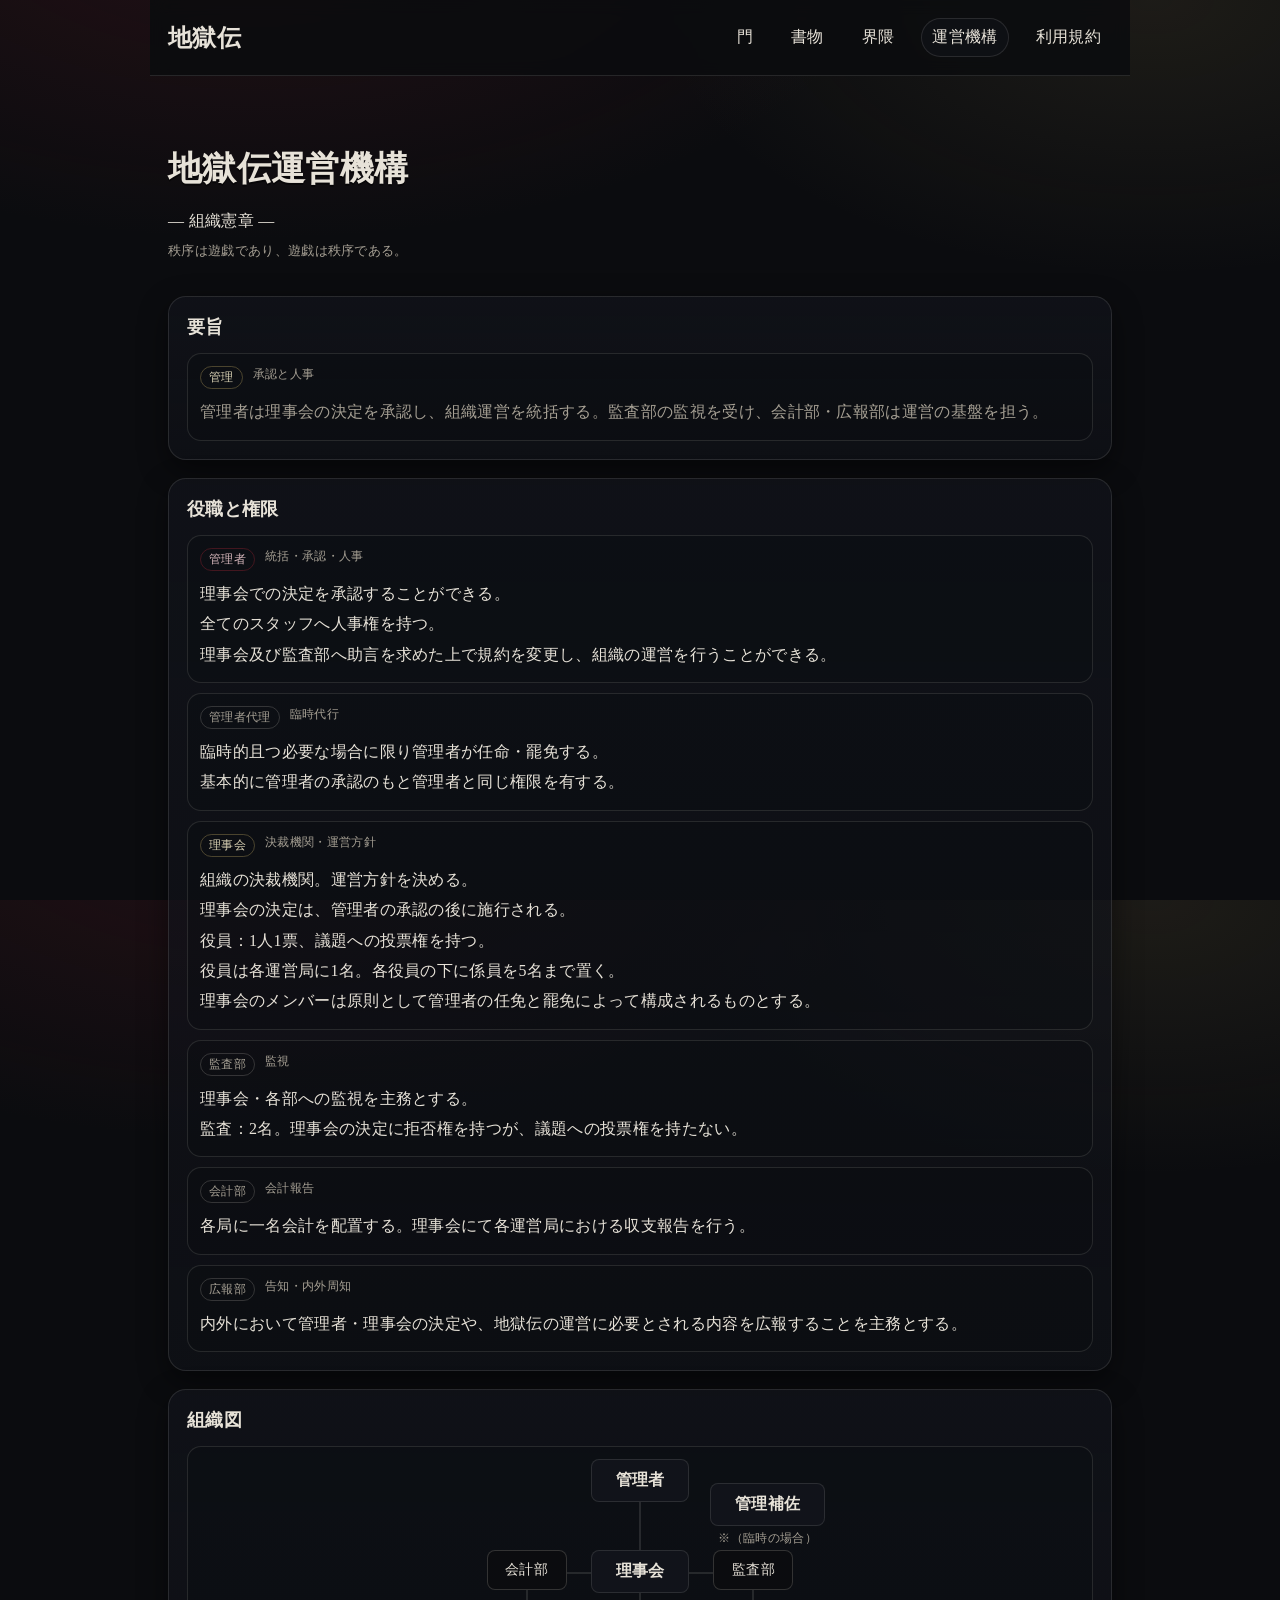
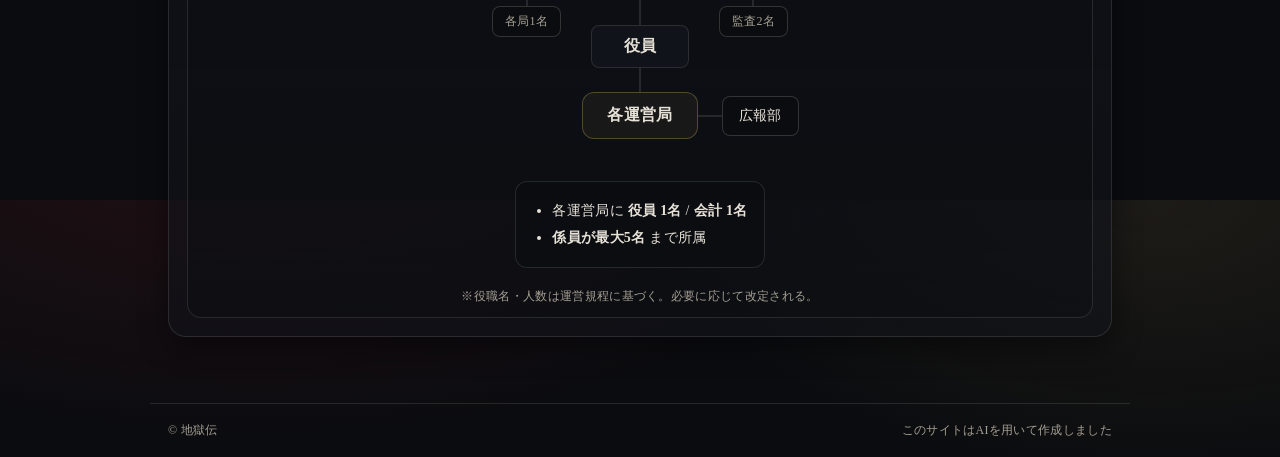
==== order.html @ cf4b182b "Initial commit for Vercel deployment" ====
<!-- order.html（運営組織：組織憲章） -->
<!doctype html>
<html lang="ja">

<head>
  <meta charset="utf-8" />
  <meta name="viewport" content="width=device-width,initial-scale=1" />
  <title>運営組織｜知恵の無駄をしよう</title>
  <meta name="description" content="地獄伝運営スタッフの組織図と規程。" />
  <link rel="stylesheet" href="assets/style.css" />
</head>

<body>
  <header class="wrap header">
    <div class="brand">地獄伝</div>
    <nav class="nav">
      <a href="index.html">門</a>
      <a href="scroll.html">書物</a>
      <a href="realms.html">界隈</a>
      <a href="order.html" aria-current="page">運営機構</a>
      <a href="terms.html">利用規約</a>
    </nav>
  </header>

  <main class="wrap">
    <section class="hero" style="padding-bottom:18px;">
      <h1 class="slogan" style="font-size:34px;">地獄伝運営機構</h1>
      <p class="manifesto" style="margin-bottom:6px;">
        ― 組織憲章 ―
      </p>
      <div class="sub">秩序は遊戯であり、遊戯は秩序である。</div>
    </section>

    <section class="panel">
      <div class="panelHead">
        <h2>要旨</h2>
      </div>
      <div class="list">
        <article class="item">
          <div class="meta">
            <span class="badge gold">管理</span>
            <span>承認と人事</span>
          </div>
          <div style="margin-top:8px; line-height:1.9; color:var(--muted);">
            管理者は理事会の決定を承認し、組織運営を統括する。監査部の監視を受け、会計部・広報部は運営の基盤を担う。
          </div>
        </article>
      </div>
    </section>

    <section class="panel">
      <div class="panelHead">
        <h2>役職と権限</h2>
      </div>

      <div class="list">
        <article class="item">
          <div class="meta">
            <span class="badge crimson">管理者</span>
            <span>統括・承認・人事</span>
          </div>
          <div style="margin-top:8px; line-height:1.9;">
            理事会での決定を承認することができる。<br>全てのスタッフへ人事権を持つ。<br>理事会及び監査部へ助言を求めた上で規約を変更し、組織の運営を行うことができる。
          </div>
        </article>

        <article class="item">
          <div class="meta">
            <span class="badge">管理者代理</span>
            <span>臨時代行</span>
          </div>
          <div style="margin-top:8px; line-height:1.9;">
            臨時的且つ必要な場合に限り管理者が任命・罷免する。<br>基本的に管理者の承認のもと管理者と同じ権限を有する。
          </div>
        </article>

        <article class="item">
          <div class="meta">
            <span class="badge gold">理事会</span>
            <span>決裁機関・運営方針</span>
          </div>
          <div style="margin-top:8px; line-height:1.9;">
            組織の決裁機関。運営方針を決める。<br>
            理事会の決定は、管理者の承認の後に施行される。<br>
            役員：1人1票、議題への投票権を持つ。<br>
            役員は各運営局に1名。各役員の下に係員を5名まで置く。<br>
            理事会のメンバーは原則として管理者の任免と罷免によって構成されるものとする。
          </div>
        </article>

        <article class="item">
          <div class="meta">
            <span class="badge">監査部</span>
            <span>監視</span>
          </div>
          <div style="margin-top:8px; line-height:1.9;">
            理事会・各部への監視を主務とする。<br>
            監査：2名。理事会の決定に拒否権を持つが、議題への投票権を持たない。
          </div>
        </article>

        <article class="item">
          <div class="meta">
            <span class="badge">会計部</span>
            <span>会計報告</span>
          </div>
          <div style="margin-top:8px; line-height:1.9;">
            各局に一名会計を配置する。理事会にて各運営局における収支報告を行う。
          </div>
        </article>

        <article class="item">
          <div class="meta">
            <span class="badge">広報部</span>
            <span>告知・内外周知</span>
          </div>
          <div style="margin-top:8px; line-height:1.9;">
            内外において管理者・理事会の決定や、地獄伝の運営に必要とされる内容を広報することを主務とする。
          </div>
        </article>
      </div>
    </section>

    <section class="panel">
      <div class="panelHead">
        <h2>組織図</h2>
      </div>

      <div class="item" style="margin-top:14px; text-align:center;">

        <div style="display:flex; justify-content:center; align-items:flex-start; position:relative; width:100%;">
          <div
            style="display:inline-block; font-size:16px; font-weight:bold; border:1px solid var(--line); border-radius:8px; padding:10px 24px; background:rgba(17,19,26,1); position:relative; z-index:2;">
            管理者</div>

          <div
            style="position:absolute; left:calc(50% + 70px); top:24px; display:flex; flex-direction:column; align-items:center; z-index:2;">
            <div
              style="display:inline-block; font-size:16px; font-weight:bold; border:1px solid var(--line); border-radius:8px; padding:10px 24px; background:rgba(17,19,26,1);">
              管理補佐</div>
            <div style="font-size:12px; color:var(--muted); margin-top:4px;">※（臨時の場合）</div>
          </div>
        </div>
        <div style="width:2px; height:48px; background:var(--line); margin:0 auto;"></div>

        <div style="position:relative; width:max-content; margin:0 auto; padding-bottom: 0;">
          <!-- 横線（会計部〜監査部） -->
          <div
            style="position:absolute; width:calc(100% - 80px); height:2px; background:var(--line); left:50%; top:22px; transform:translateX(-50%); z-index:1;">
          </div>

          <!-- 理事会行のラッパー -->
          <div
            style="display:flex; justify-content:center; gap:24px; align-items:flex-start; position:relative; z-index:2;">

            <!-- 会計部と人数の枠（左側） -->
            <div style="display:flex; flex-direction:column; align-items:center;">
              <div
                style="font-size:14px; border:1px solid rgba(231,226,216,.18); border-radius:8px; padding:10px 16px; background:rgba(11,12,15,1); width:80px; text-align:center;">
                会計部</div>
              <div style="width:2px; height:16px; background:var(--line);"></div>
              <div
                style="font-size:12px; border:1px solid rgba(231,226,216,.18); border-radius:8px; padding:6px 12px; background:rgba(11,12,15,1); color:var(--muted); text-align:center;">
                各局1名</div>
            </div>

            <!-- 中央のカラム（理事会 → 役員） -->
            <div style="display:flex; flex-direction:column; align-items:center;">
              <div
                style="display:inline-block; font-size:16px; font-weight:bold; border:1px solid var(--line); border-radius:8px; padding:10px 24px; background:rgba(17,19,26,1);">
                理事会</div>
              <!-- 理事会から役員への縦線（直接要素として配置） -->
              <div style="width:2px; height:32px; background:var(--line);"></div>
              <div
                style="display:inline-block; font-size:16px; font-weight:bold; border:1px solid var(--line); border-radius:8px; padding:10px 32px; background:rgba(17,19,26,1);">
                役員</div>
            </div>

            <!-- 監査部と人数の枠（右側） -->
            <div style="display:flex; flex-direction:column; align-items:center;">
              <div
                style="font-size:14px; border:1px solid rgba(231,226,216,.18); border-radius:8px; padding:10px 16px; background:rgba(11,12,15,1); width:80px; text-align:center;">
                監査部</div>
              <div style="width:2px; height:16px; background:var(--line);"></div>
              <div
                style="font-size:12px; border:1px solid rgba(231,226,216,.18); border-radius:8px; padding:6px 12px; background:rgba(11,12,15,1); color:var(--muted); text-align:center;">
                監査2名</div>
            </div>

          </div>
        </div>

        <!-- 役員からさらに下へ伸びる線 -->
        <div style="width:2px; height:24px; background:var(--line); margin:0 auto;"></div>

        <div style="position:relative; width:max-content; margin:0 auto; margin-bottom:24px;">
          <!-- 各運営局の箱 -->
          <div
            style="font-size:16px; font-weight:bold; color:var(--text); border:1px solid rgba(138,122,75,.5); border-radius:12px; padding:12px 24px; display:inline-block; background:rgba(138,122,75,.1); position:relative; z-index:2;">
            各運営局</div>

          <!-- 各運営局の「右端ぴったり（100%）」から始まる線＋広報部のセット -->
          <div
            style="position:absolute; left:100%; top:50%; transform:translateY(-50%); display:flex; align-items:center; z-index:1;">
            <div style="width:24px; height:2px; background:var(--line);"></div>
            <div
              style="font-size:14px; border:1px solid rgba(231,226,216,.18); border-radius:8px; padding:10px 16px; background:rgba(11,12,15,1); white-space:nowrap; z-index:2;">
              広報部</div>
          </div>
        </div>

        <br>
        <div
          style="display:inline-block; text-align:left; background:rgba(11,12,15,.35); border:1px solid var(--line); border-radius:12px; padding:16px;">
          <ul style="margin:0; padding-left:20px; font-size:14px; line-height:1.9;">
            <li>各運営局に <strong>役員 1名</strong> / <strong>会計 1名</strong></li>
            <li><strong>係員が最大5名</strong> まで所属</li>
          </ul>
        </div>

        <p class="note" style="margin-top:20px;">
          ※役職名・人数は運営規程に基づく。必要に応じて改定される。
        </p>
      </div>
    </section>
  </main>

  <footer class="wrap footer" style="display:flex; justify-content:space-between; align-items:center;">
    <span class="muted">© 地獄伝</span>
    <span class="muted" style="font-size:12px;">このサイトはAIを用いて作成しました</span>
  </footer>

  <script>
    // order.html専用：ツリーの展開/収縮（超軽量）
    (function () {
      const btn = document.getElementById("toggleTree");
      const tree = document.getElementById("orgTree");
      if (!btn || !tree) return;

      // 初期状態：ほどほどに折りたたむ（係員まで閉じる）
      const subLists = tree.querySelectorAll("ul ul ul"); // 係員のulあたり
      subLists.forEach(ul => ul.style.display = "none");
      let expanded = false;

      btn.addEventListener("click", () => {
        expanded = !expanded;
        subLists.forEach(ul => ul.style.display = expanded ? "" : "none");
      });
    })();
  </script>
</body>

</html>
---- assets/style.css ----
/* assets/style.css */
:root {
  --bg: #0b0c0f;
  /* 墨黒 */
  --paper: #11131a;
  /* 墨の層 */
  --text: #e7e2d8;
  /* 生成り */
  --muted: #a59f93;
  --crimson: #7a1f2b;
  /* 深紅 */
  --gold: #8a7a4b;
  /* 鈍金 */
  --line: rgba(231, 226, 216, .12);
  --shadow: 0 10px 30px rgba(0, 0, 0, .45);
}

* {
  box-sizing: border-box
}

html,
body {
  height: 100%
}

body {
  margin: 0;
  background: radial-gradient(1200px 600px at 20% -10%, rgba(122, 31, 43, .22), transparent 55%),
    radial-gradient(900px 500px at 90% 0%, rgba(138, 122, 75, .14), transparent 55%),
    var(--bg);
  color: var(--text);
  font-family: "Hiragino Mincho ProN", "Yu Mincho", "Noto Serif JP", serif;
  letter-spacing: .02em;
}

a {
  color: inherit;
  text-decoration: none
}

a:hover {
  opacity: .9
}

.wrap {
  max-width: 980px;
  margin: 0 auto;
  padding: 18px 18px
}

.header {
  display: flex;
  align-items: center;
  justify-content: space-between;
  border-bottom: 1px solid var(--line);
  position: sticky;
  top: 0;
  background: rgba(11, 12, 15, .85);
  backdrop-filter: blur(8px);
}

.brand {
  font-size: 24px;
  font-weight: bold;
  color: var(--text)
}

.nav {
  display: flex;
  gap: 16px
}

.nav a {
  padding: 8px 10px;
  border: 1px solid transparent;
  border-radius: 999px
}

.nav a[aria-current="page"] {
  border-color: var(--line);
  background: rgba(17, 19, 26, .6)
}

.hero {
  padding: 52px 0 30px
}

.slogan {
  font-size: 42px;
  margin: 0 0 14px;
  text-shadow: 0 2px 0 rgba(0, 0, 0, .5);
}

.manifesto {
  margin: 0 0 10px;
  color: var(--text);
  line-height: 1.9;
}

.sub {
  color: var(--muted);
  font-size: 13px
}

.panel {
  margin: 18px 0;
  padding: 18px;
  border: 1px solid var(--line);
  border-radius: 18px;
  background: linear-gradient(180deg, rgba(17, 19, 26, .78), rgba(17, 19, 26, .56));
  box-shadow: var(--shadow);
}

.panelHead {
  display: flex;
  align-items: center;
  justify-content: space-between
}

.panel h2 {
  margin: 0;
  font-size: 18px
}

.more {
  color: var(--muted);
  font-size: 13px;
  border-bottom: 1px solid transparent
}

.more:hover {
  border-bottom-color: var(--line)
}

.list {
  display: flex;
  flex-direction: column;
  gap: 10px;
  margin-top: 14px
}

.item {
  padding: 12px 12px;
  border: 1px solid var(--line);
  border-radius: 14px;
  background: rgba(11, 12, 15, .35);
}

.item .meta {
  font-size: 12px;
  color: var(--muted);
  display: flex;
  gap: 10px
}

.badge {
  display: inline-flex;
  align-items: center;
  padding: 2px 8px;
  border-radius: 999px;
  border: 1px solid rgba(231, 226, 216, .18);
  color: var(--muted);
  font-size: 12px
}

.badge.crimson {
  border-color: rgba(122, 31, 43, .5);
  color: #d4b5ba
}

.badge.gold {
  border-color: rgba(138, 122, 75, .5);
  color: #d8d0b3
}

.searchRow {
  margin-top: 14px
}

.input {
  width: 100%;
  padding: 12px 14px;
  border-radius: 14px;
  border: 1px solid var(--line);
  outline: none;
  color: var(--text);
  background: rgba(11, 12, 15, .35);
  font-family: inherit;
}

.grid {
  margin-top: 14px;
  display: grid;
  grid-template-columns: repeat(3, 1fr);
  gap: 12px;
}

.card {
  padding: 14px;
  border-radius: 16px;
  border: 1px solid var(--line);
  background: rgba(11, 12, 15, .35);
  transition: transform .12s ease;
}

.card:hover {
  transform: translateY(-2px);
  border-color: rgba(122, 31, 43, .5);
}

.card .title {
  font-size: 16px;
  margin: 0 0 6px
}

.card .desc {
  margin: 0 0 12px;
  color: var(--muted);
  font-size: 13px;
  line-height: 1.7
}

.tags {
  display: flex;
  flex-wrap: wrap;
  gap: 6px;
  margin: 0 0 12px
}

.tag {
  font-size: 12px;
  color: var(--muted);
  border: 1px solid var(--line);
  border-radius: 999px;
  padding: 2px 8px
}

.btn {
  display: inline-flex;
  align-items: center;
  justify-content: center;
  padding: 10px 12px;
  border-radius: 12px;
  border: 1px solid rgba(122, 31, 43, .55);
  background: rgba(122, 31, 43, .18);
}

.btn:hover {
  background: rgba(122, 31, 43, .26)
}

.note {
  margin: 10px 4px 0;
  color: var(--muted);
  font-size: 12px
}

.footer {
  border-top: 1px solid var(--line);
  margin-top: 30px
}

.muted {
  color: var(--muted);
  font-size: 12px
}

@media (max-width: 860px) {
  .grid {
    grid-template-columns: 1fr
  }

  .slogan {
    font-size: 34px
  }
}
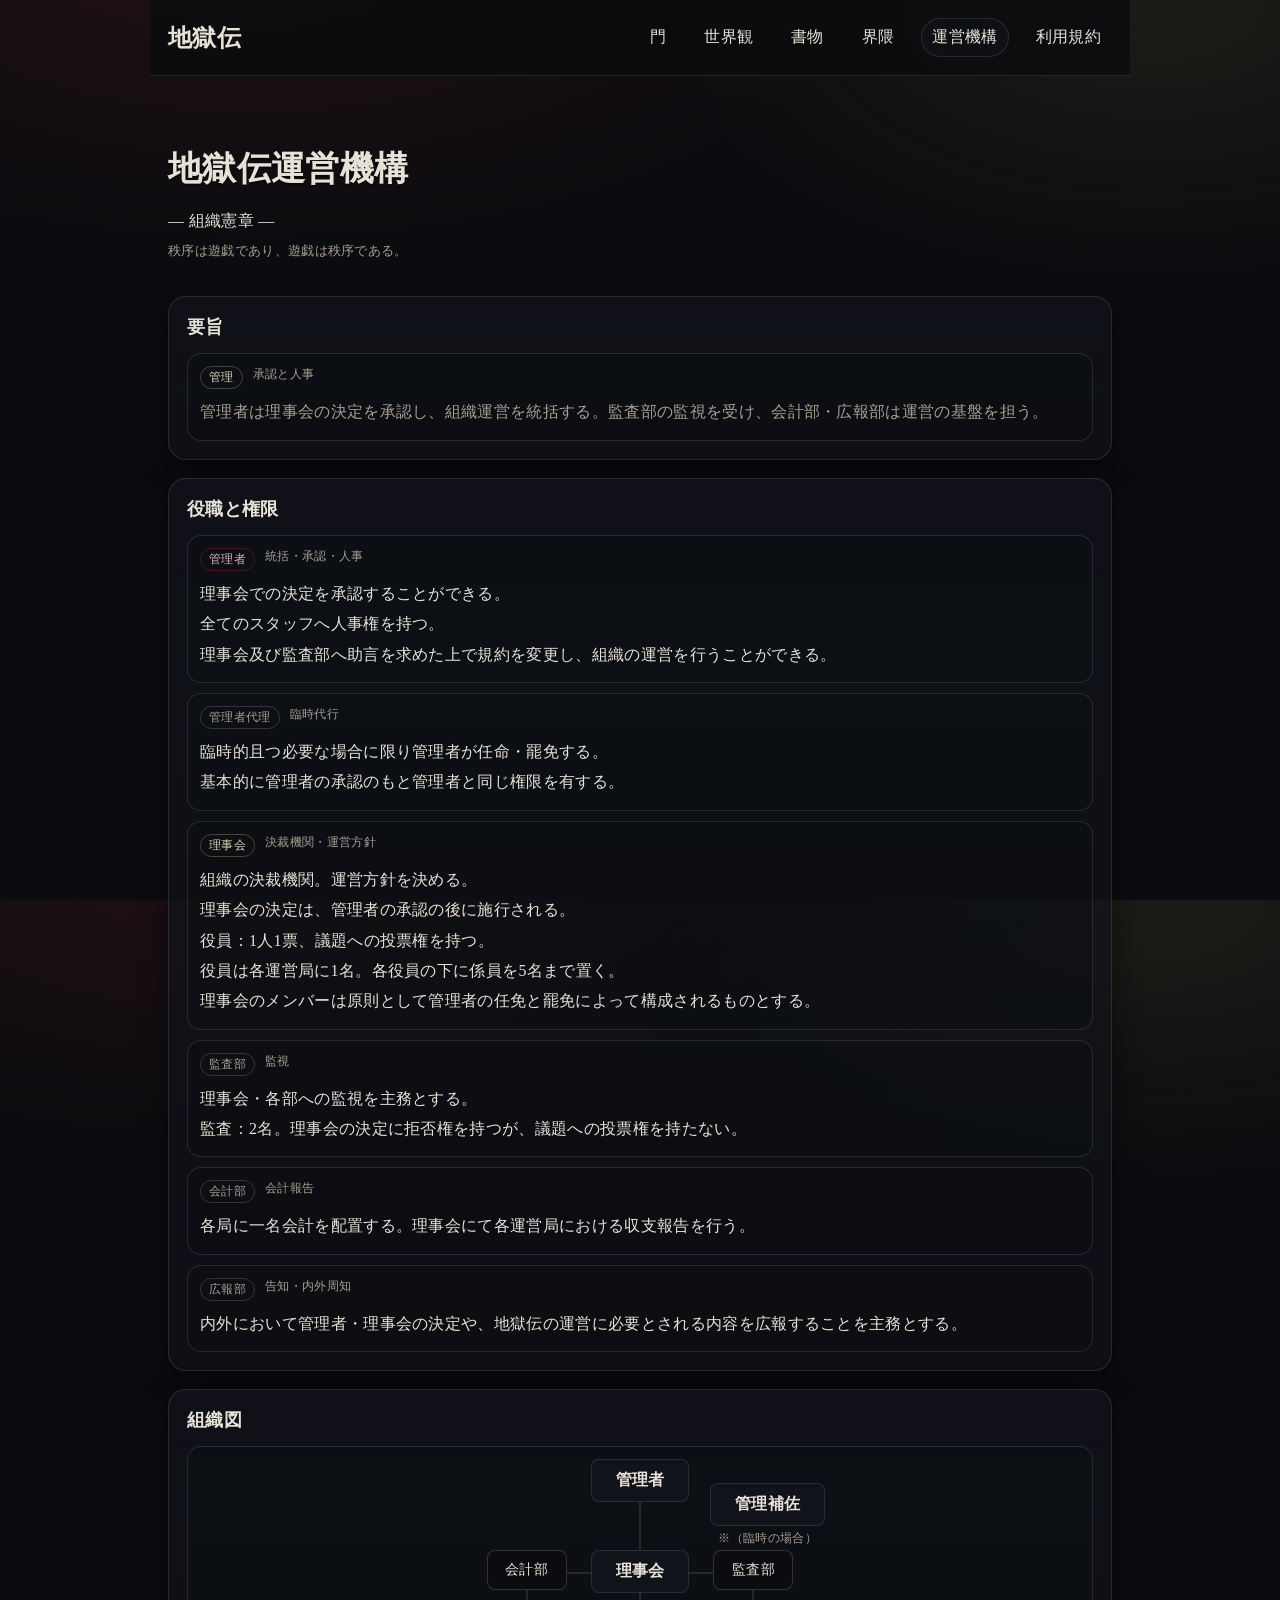
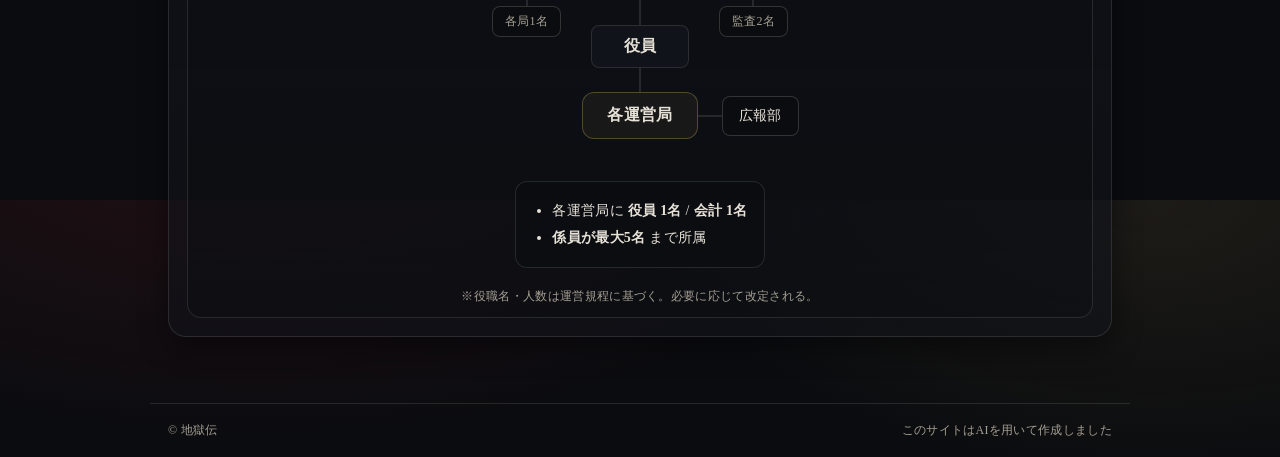
==== commit b5366227: "Add world page, in-page PDF viewer, and SEO improvements - Add world.html introducing the four world" ====
--- a/order.html
+++ b/order.html
@@ -5,16 +5,20 @@
 <head>
   <meta charset="utf-8" />
   <meta name="viewport" content="width=device-width,initial-scale=1" />
-  <title>運営組織｜知恵の無駄をしよう</title>
-  <meta name="description" content="地獄伝運営スタッフの組織図と規程。" />
+  <title>運営機構｜新説地獄伝 公式サイト</title>
+  <meta name="description" content="新説地獄伝（地獄伝）運営スタッフの組織図と規程。管理者・理事会・各部署の役割を掲載。" />
+  <meta name="robots" content="index, follow">
+  <link rel="canonical" href="https://jigokuden-official.vercel.app/order.html">
+  <link rel="icon" href="images/favicon.jpeg">
   <link rel="stylesheet" href="assets/style.css" />
 </head>
 
 <body>
   <header class="wrap header">
-    <div class="brand">地獄伝</div>
+    <a class="brand" href="index.html">地獄伝</a>
     <nav class="nav">
       <a href="index.html">門</a>
+      <a href="world.html">世界観</a>
       <a href="scroll.html">書物</a>
       <a href="realms.html">界隈</a>
       <a href="order.html" aria-current="page">運営機構</a>
@@ -126,7 +130,7 @@
         <h2>組織図</h2>
       </div>
 
-      <div class="item" style="margin-top:14px; text-align:center;">
+      <div class="item org-chart" style="margin-top:14px; text-align:center;">
 
         <div style="display:flex; justify-content:center; align-items:flex-start; position:relative; width:100%;">
           <div
--- a/assets/style.css
+++ b/assets/style.css
@@ -86,6 +86,49 @@
   padding: 52px 0 30px
 }
 
+.hero.center {
+  display: flex;
+  flex-direction: column;
+  align-items: center;
+  text-align: center;
+  padding: 64px 0 40px;
+}
+
+/* 縦書きの標語 */
+.vertical {
+  writing-mode: vertical-rl;
+  text-orientation: upright;
+  font-size: 30px;
+  letter-spacing: .34em;
+  line-height: 1.6;
+  color: var(--text);
+  text-shadow: 0 2px 12px rgba(122, 31, 43, .35);
+}
+
+.subtitle {
+  margin-top: 26px;
+  color: var(--muted);
+  font-size: 13px;
+  letter-spacing: .28em;
+  text-transform: uppercase;
+}
+
+.manifestoBlock {
+  text-align: center;
+  padding: 8px 0 26px;
+  line-height: 2.2;
+  letter-spacing: .08em;
+}
+
+.manifestoBlock p {
+  margin: 0 0 18px;
+}
+
+.manifestoBlock .small {
+  color: var(--muted);
+  font-size: 14px;
+}
+
 .slogan {
   font-size: 42px;
   margin: 0 0 14px;
@@ -196,6 +239,49 @@
   gap: 12px;
 }
 
+.grid.grid4 {
+  grid-template-columns: repeat(2, 1fr);
+}
+
+/* 世界観などの読み物 */
+.lead {
+  margin: 14px 0 4px;
+  line-height: 2.1;
+  letter-spacing: .06em;
+}
+
+.prose {
+  margin-top: 14px;
+  line-height: 2.05;
+  letter-spacing: .04em;
+  color: var(--text);
+}
+
+.prose p {
+  margin: 0 0 16px;
+}
+
+.prose p:last-child {
+  margin-bottom: 0;
+}
+
+.prose strong {
+  color: #d8d0b3;
+  font-weight: bold;
+}
+
+.prose em {
+  font-style: normal;
+  color: #d4b5ba;
+}
+
+.item .itemBody {
+  margin-top: 8px;
+  line-height: 1.9;
+  color: var(--muted);
+  font-size: 14px;
+}
+
 .card {
   padding: 14px;
   border-radius: 16px;
@@ -250,6 +336,98 @@
   background: rgba(122, 31, 43, .26)
 }
 
+button.btn {
+  color: var(--text);
+  font-family: inherit;
+  font-size: 14px;
+  letter-spacing: inherit;
+  cursor: pointer;
+}
+
+.btn.ghost {
+  border-color: var(--line);
+  background: rgba(11, 12, 15, .35);
+}
+
+.btn.ghost:hover {
+  background: rgba(231, 226, 216, .06);
+}
+
+/* PDFビューア */
+.viewerOverlay {
+  display: none;
+  position: fixed;
+  inset: 0;
+  z-index: 100;
+  background: rgba(4, 5, 7, .82);
+  backdrop-filter: blur(4px);
+  padding: 3vh 3vw;
+}
+
+.viewerOverlay.open {
+  display: flex;
+}
+
+.viewerBox {
+  display: flex;
+  flex-direction: column;
+  width: 100%;
+  max-width: 960px;
+  margin: 0 auto;
+  border: 1px solid var(--line);
+  border-radius: 16px;
+  overflow: hidden;
+  background: var(--paper);
+  box-shadow: var(--shadow);
+}
+
+.viewerHead {
+  display: flex;
+  align-items: center;
+  justify-content: space-between;
+  gap: 10px;
+  padding: 10px 14px;
+  border-bottom: 1px solid var(--line);
+}
+
+.viewerTitle {
+  font-size: 14px;
+  overflow: hidden;
+  text-overflow: ellipsis;
+  white-space: nowrap;
+}
+
+.viewerActions {
+  display: flex;
+  gap: 8px;
+  flex-shrink: 0;
+}
+
+.viewerBtn {
+  padding: 6px 10px;
+  font-size: 12px;
+  border-radius: 10px;
+}
+
+.viewerFrame {
+  flex: 1;
+  width: 100%;
+  border: 0;
+  background: #3a3d46;
+}
+
+@media (max-width: 600px) {
+  .viewerOverlay {
+    padding: 0;
+  }
+
+  .viewerBox {
+    border-radius: 0;
+    border: 0;
+    max-width: none;
+  }
+}
+
 .note {
   margin: 10px 4px 0;
   color: var(--muted);
@@ -274,4 +452,86 @@
   .slogan {
     font-size: 34px
   }
+}
+
+/* モバイル対応 */
+@media (max-width: 600px) {
+
+  /* ヘッダーを縦並びにしてサイズを縮小 */
+  .header {
+    flex-direction: column;
+    gap: 6px;
+    padding: 10px 14px;
+  }
+
+  .brand {
+    font-size: 18px;
+  }
+
+  .nav {
+    gap: 4px;
+    flex-wrap: wrap;
+    justify-content: center;
+  }
+
+  .nav a {
+    font-size: 12px;
+    padding: 4px 8px;
+  }
+
+  /* ヒーロー */
+  .slogan {
+    font-size: 24px;
+  }
+
+  .vertical {
+    font-size: 22px;
+  }
+
+  .hero.center {
+    padding: 40px 0 24px;
+  }
+
+  .hero {
+    padding: 28px 0 16px;
+  }
+
+  /* パネル */
+  .panel {
+    padding: 12px;
+    margin: 12px 0;
+  }
+
+  .panel h2 {
+    font-size: 16px;
+  }
+
+  /* 組織図のスケーリング＋文字縮小 */
+  .org-chart {
+    transform: scale(0.6);
+    transform-origin: top center;
+    margin-bottom: -120px;
+    font-size: 12px;
+  }
+
+  .org-chart div[style*="font-size:16px"] {
+    font-size: 13px !important;
+    padding: 8px 14px !important;
+  }
+
+  .org-chart div[style*="font-size:14px"] {
+    font-size: 11px !important;
+    padding: 8px 10px !important;
+  }
+
+  .org-chart div[style*="font-size:12px"] {
+    font-size: 10px !important;
+  }
+
+  /* フッター */
+  .footer {
+    flex-direction: column;
+    gap: 4px;
+    text-align: center;
+  }
 }
